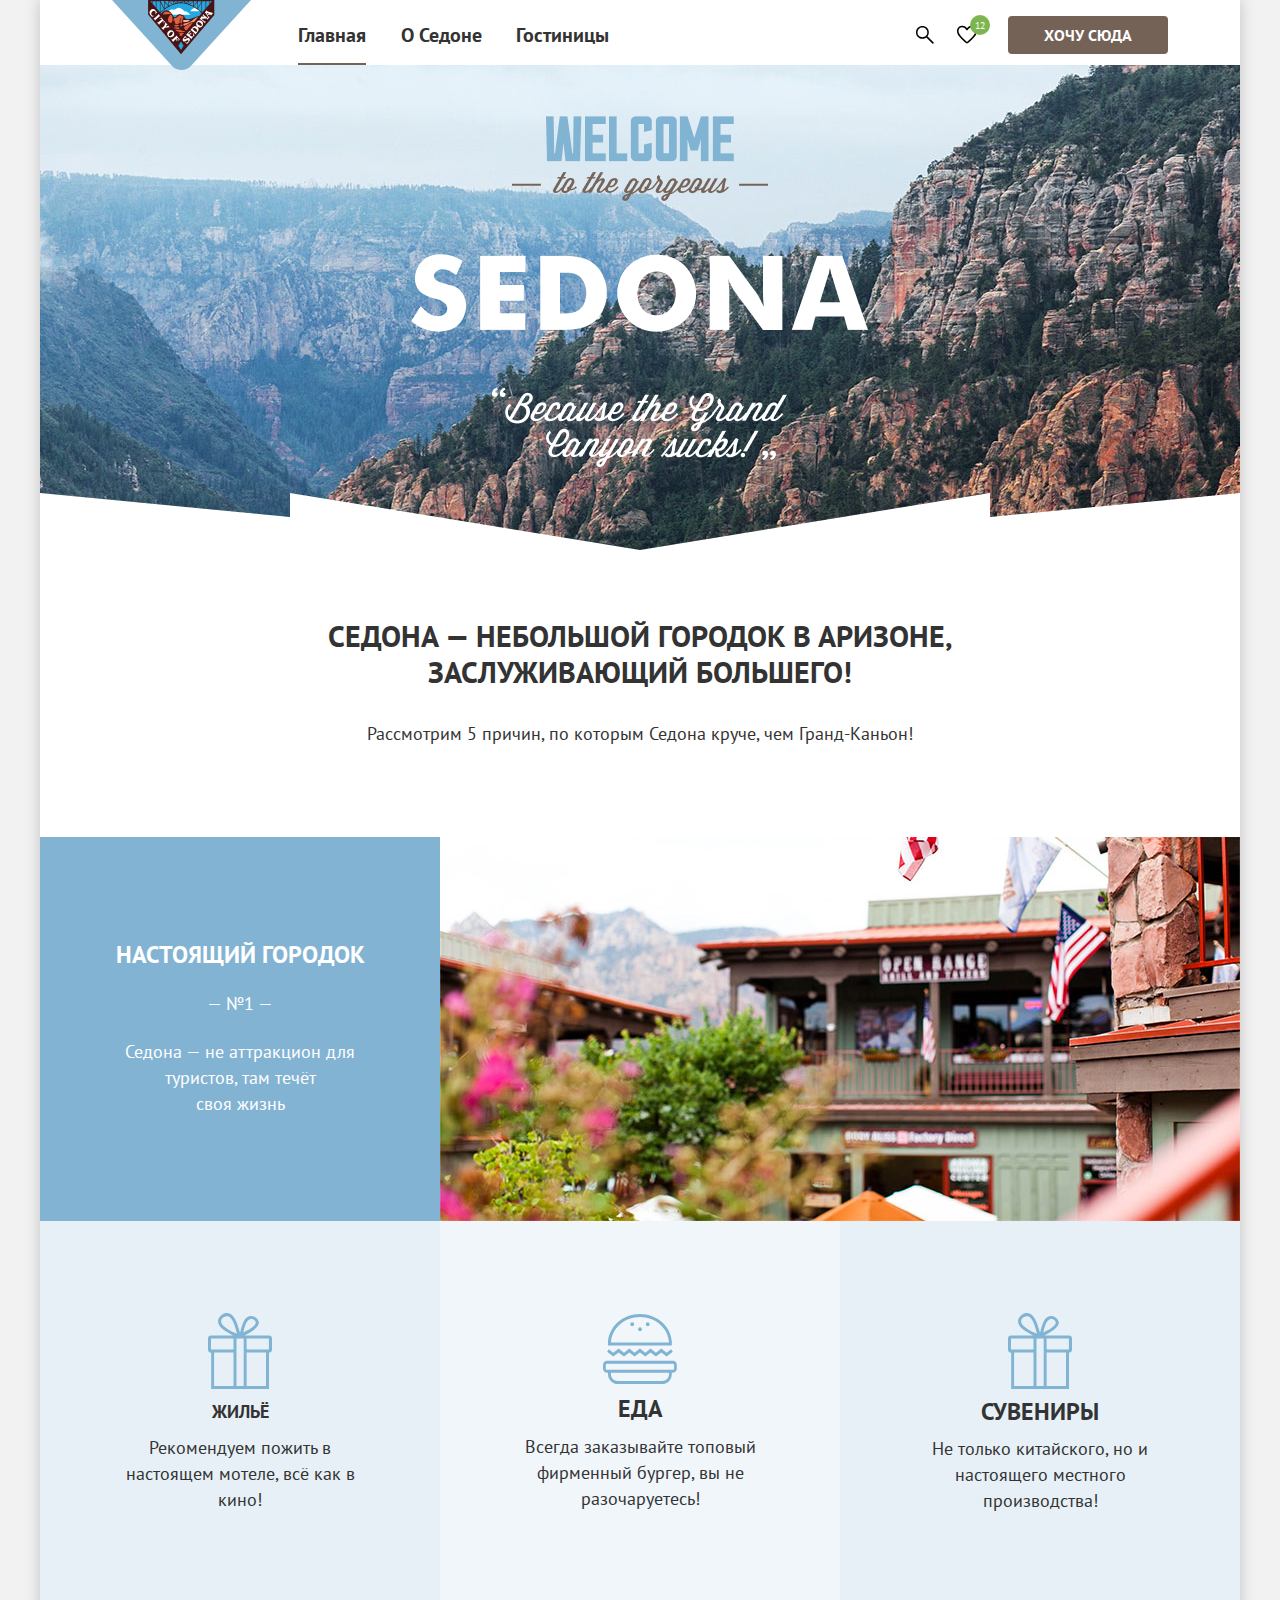
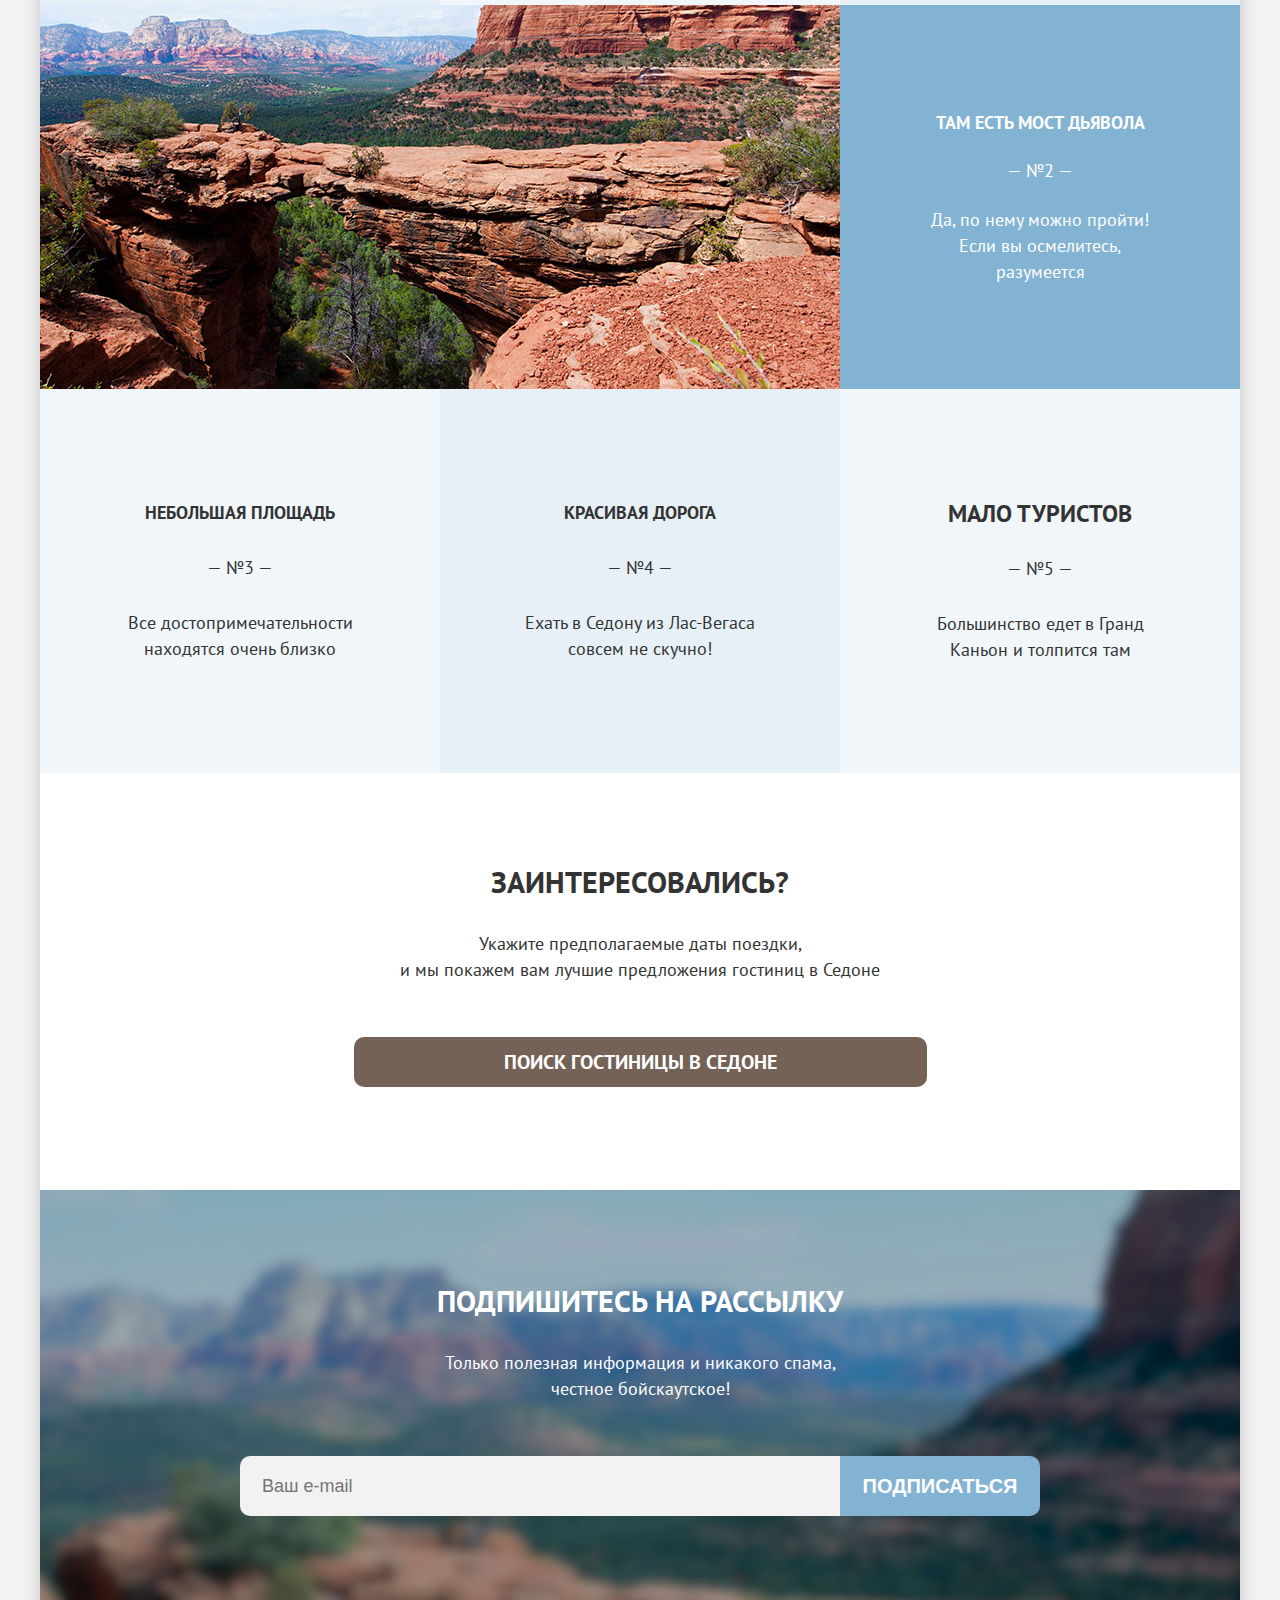
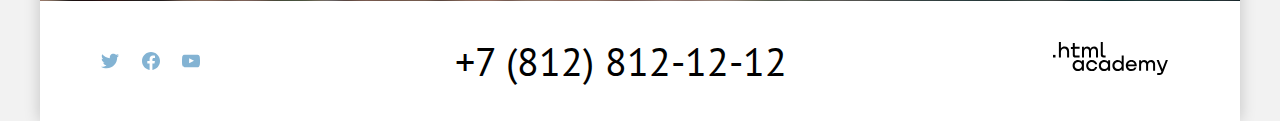
==== index.html @ 4ed650a9 "flexbox" ====
<!DOCTYPE html>
<html class="page" lang="ru">
<head>
    <meta charset="UTF-8">
    <meta http-equiv="X-UA-Compatible" content="IE=edge">
    <meta name="viewport" content="width=device-width, initial-scale=1.0">
    <link rel="stylesheet" href="/css/style.css">
    <title>Главная - Гостиницы в Седоне</title>
</head>
<body class="page__body">
    <header class="page-header page__header">
        <a class="logo logo-header" href="#">
          <img src="/img/logo.svg" alt" width="139" height="70">
        </a>
        <nav class="page-nav">
            <ul class="nav-list">
                <li class="nav-list__item">
                    <a class="nav-list__link nav-list__link_state-active" href="#">Главная</a>
                </li>
                <li class="nav-list__item">
                    <a class="nav-list__link" href="#">О Седоне</a>
                </li>
                <li class="nav-list__item">
                    <a class="nav-list__link" href="/catalog.html">Гостиницы</a>
                </li>
              </ul>
              <div class="additional-nav">
                  <a href="#" class="icon-button">
                    <svg width="24" height="24" viewBox="0 0 24 24" aria-hidden="true">
                      <path d="M19.35 20.425L13.325 14.4C12.825 14.8333 12.2417 15.1708 11.575 15.4125C10.9083 15.6542 10.2 15.775 9.45 15.775C7.65 15.775 6.125 15.15 4.875 13.9C3.625 12.65 3 11.1417 3 9.375C3 7.60833 3.625 6.1 4.875 4.85C6.125 3.6 7.64167 2.975 9.425 2.975C11.1917 2.975 12.6958 3.6 13.9375 4.85C15.1792 6.1 15.8 7.60833 15.8 9.375C15.8 10.0917 15.6833 10.7833 15.45 11.45C15.2167 12.1167 14.8667 12.7417 14.4 13.325L20.475 19.35C20.625 19.4833 20.7 19.6542 20.7 19.8625C20.7 20.0708 20.6167 20.2583 20.45 20.425C20.3 20.575 20.1167 20.65 19.9 20.65C19.6833 20.65 19.5 20.575 19.35 20.425ZM9.425 14.275C10.775 14.275 11.925 13.7958 12.875 12.8375C13.825 11.8792 14.3 10.725 14.3 9.375C14.3 8.025 13.825 6.87083 12.875 5.9125C11.925 4.95417 10.775 4.475 9.425 4.475C8.05833 4.475 6.89583 4.95417 5.9375 5.9125C4.97917 6.87083 4.5 8.025 4.5 9.375C4.5 10.725 4.97917 11.8792 5.9375 12.8375C6.89583 13.7958 8.05833 14.275 9.425 14.275Z"/>
                    </svg>
                    <span class="visually-hidden">Поиск</span>
                  </a>
                  <a href="#" class="icon-button">
                    <svg width="24" height="24" viewBox="0 0 24 24" aria-hidden="true">
                      <path d="M10.975 20.1L9.65 18.875C7.58333 16.9583 5.79167 15.1292 4.275 13.3875C2.75833 11.6458 2 9.825 2 7.925C2 6.425 2.50417 5.17083 3.5125 4.1625C4.52083 3.15417 5.76667 2.65 7.25 2.65C8.1 2.65 8.94167 2.85417 9.775 3.2625C10.6083 3.67083 11.35 4.34167 12 5.275C12.7333 4.34167 13.4917 3.67083 14.275 3.2625C15.0583 2.85417 15.8833 2.65 16.75 2.65C18.2333 2.65 19.4792 3.15417 20.4875 4.1625C21.4958 5.17083 22 6.425 22 7.925C22 9.825 21.2417 11.6458 19.725 13.3875C18.2083 15.1292 16.4167 16.9583 14.35 18.875L13.025 20.1C12.7417 20.3667 12.4 20.5 12 20.5C11.6 20.5 11.2583 20.3667 10.975 20.1ZM11.35 6.925C10.9 6.10833 10.3083 5.44167 9.575 4.925C8.84167 4.40833 8.06667 4.15 7.25 4.15C6.15 4.15 5.25 4.50417 4.55 5.2125C3.85 5.92083 3.5 6.825 3.5 7.925C3.5 8.89167 3.825 9.90417 4.475 10.9625C5.125 12.0208 5.9 13.05 6.8 14.05C7.7 15.05 8.63333 15.9792 9.6 16.8375C10.5667 17.6958 11.3667 18.4167 12 19C12.6333 18.4333 13.4333 17.7167 14.4 16.85C15.3667 15.9833 16.3 15.0458 17.2 14.0375C18.1 13.0292 18.875 11.9958 19.525 10.9375C20.175 9.87917 20.5 8.875 20.5 7.925C20.5 6.825 20.1458 5.92083 19.4375 5.2125C18.7292 4.50417 17.8333 4.15 16.75 4.15C15.9167 4.15 15.1375 4.40417 14.4125 4.9125C13.6875 5.42083 13.0833 6.09167 12.6 6.925C12.5167 7.05833 12.425 7.15417 12.325 7.2125C12.225 7.27083 12.1083 7.3 11.975 7.3C11.8417 7.3 11.7208 7.27083 11.6125 7.2125C11.5042 7.15417 11.4167 7.05833 11.35 6.925V6.925Z"/>
                    </svg>
                    <span class="bage bage_count bage_icon-button">12</span>
                    <span class="visually-hidden">Избранное</span>
                  </a>
                  <a href="#" class="button button_size-small button_state-secondary button-header">Хочу сюда</a>
              </div>
        </nav>
    </header>
    <main class="page-main">
        <section class="hero-screen">
          <h1 class="visually-hidden">Гостиницы в Седоне</h1>
        </section>
        <section class="promo">
            <h2 class="visually-hidden">Что такое Сидона</h2>
            <h3 class="headline headline_size-m headline_promo">Седона — небольшой городок в Аризоне,
                заслуживающий большего!</h3>
            <p class="text text_size-m">Рассмотрим 5 причин, по которым Седона круче, чем Гранд-Каньон!</p>
        </section>
        <section class="advantages">
            <h2 class="visually-hidden">Преимущества</h2>
            <ul class="advantages-list">
                <li class="advantages-list__item">
                    <h4 class="headline headline_size-s headline_advantages">Настоящий городок</h4>
                    <p class="text text_size-s">— №1 —</p>
                    <p class="text text_size-s text_advantages">Седона — не аттракцион для туристов, там течёт <br>своя жизнь</p>
                </li>
                <li class="advantages-list__item advantages-list__item_img">
                    <img class="advantages-list__img" src="/img/photo-1.png" alt="Пейзаж в отеле" width="800" height="384">
                </li>
                <li class="advantages-list__item">
                    <svg width="64" height="76" viewBox="0 0 64 76" fill="none" xmlns="http://www.w3.org/2000/svg">
                        <g clip-path="url(#clip0_31915_380)">
                        <path d="M61.1 22.5H61H36.3C50.1 15.6 51.2 11.2 50.7 8.79997C49.5 4.79997 45 1.79997 40.7 3.39997C35.1 5.49997 33.6 13.8 32.1 19.8C30.1 13.7 28.3 5.99997 23.9 2.09997C22.6 0.999966 20.8 -0.200034 18.1 0.0999663C14.1 0.499966 8.3 5.49997 10.6 11.1C12.9 16.5 20.3 19.9 25.2 22.6H3.2H2.9C1.3 22.6 0 23.9 0 25.5V36.8C0 38.4 1.3 39.7 2.9 39.7H3.2V73V75.4V76H61V75.5V73V39.6H61.1C62.7 39.6 64 38.3 64 36.7V25.4C64 23.8 62.7 22.5 61.1 22.5ZM42.4 5.89997C44.5 5.59997 47.4 7.19997 47.7 9.09997C48.1 11.9 44.3 14.4 42.6 15.5C40.1 17.2 37.7 18.1 35.3 19.6C36.2 15.9 37.8 6.59997 42.4 5.89997ZM19.5 15.9C17.3 14.4 13 11.5 13.1 8.09997C13.2 4.49997 18.8 1.49997 21.9 4.19997C25.8 7.59997 27.6 15.3 29 20.8C25.8 19.3 22.7 18 19.5 15.9ZM25.5 73H6.1V39.6H25.5V73ZM25.5 36.5H3V25.5H25.5V36.5ZM35.7 36.5V39.5V73H28.5V39.6V36.6V25.6H35.7V36.5ZM58 73H38.6V39.6H58V73ZM60.9 36.5H38.6V25.5H60.9V36.5Z" fill="#81B3D2"/>
                        </g>
                        <defs>
                        <clipPath id="clip0_31915_380">
                        <rect width="64" height="76" fill="white"/>
                        </clipPath>
                        </defs>
                        </svg>
                    <h4 class="headline headline_size-sl headline_advantages">Жильё</h4>
                    <p class="text text_size-s text_advantages">Рекомендуем пожить в настоящем мотеле, всё как в кино!</p>
                </li>
                <li class="advantages-list__item">
                    <svg width="74" height="70" viewBox="0 0 74 70" fill="none" xmlns="http://www.w3.org/2000/svg">
                        <g clip-path="url(#clip0_31915_386)">
                        <path d="M69.9 46.7H59.3H14.6H4.1C1.8 46.7 0 48.6 0 51V54.5C0 56.9 1.9 58.7999 4.1 58.7999H5V59.9C5 65.4 9.3 70 14.6 70H59.2C64.5 70 68.8 65.5 68.8 59.9V58.7999H69.7C72 58.7999 73.8 56.9 73.8 54.5V51C74 48.7 72.1 46.7 69.9 46.7ZM66 59.9C66 63.8 63 66.9 59.3 66.9H14.6C10.9 66.9 7.9 63.7 7.9 59.9V58.7999H66V59.9ZM71.1 54.5C71.1 55.2 70.5 55.7999 69.9 55.7999H68.9H66H8H5H4C3.3 55.7999 2.8 55.2 2.8 54.5V51C2.8 50.3 3.4 49.7 4 49.7H7.7H14.6H59.2H66.1H69.8C70.5 49.7 71 50.3 71 51C71.1 51 71.1 54.5 71.1 54.5Z" fill="#81B3D2"/>
                        <path d="M15.6 38.4L21 42.5L26.3 38.4L31.6 42.5L36.9 38.4L42.3 42.5L47.6 38.4L52.9 42.5L58.3 38.4L63.6 42.5L69.8 37.8L68.1 35.3L63.6 38.7L58.3 34.6L52.9 38.7L47.6 34.6L42.3 38.7L36.9 34.6L31.6 38.7L26.3 34.6L21 38.7L15.6 34.6L10.3 38.7L5.79998 35.3L4.09998 37.8L10.3 42.5L15.6 38.4Z" fill="#81B3D2"/>
                        <path d="M8 31.5H65.9H68.8C68.8 30.9 68.9 30.3 68.9 29.6C68.9 29.2 68.9 28.8 68.9 28.4C68.2 12.7 54.2 0 37 0C19.7 0 5.7 12.7 5 28.5C5 28.9 5 29.3 5 29.7C5 30.3 5 31 5.1 31.6H8V31.5ZM37 3C52.6 3 65.4 14.3 66 28.5H8C8.6 14.4 21.4 3 37 3Z" fill="#81B3D2"/>
                        <path d="M37 17.3C38.0493 17.3 38.9 16.4046 38.9 15.3C38.9 14.1955 38.0493 13.3 37 13.3C35.9506 13.3 35.1 14.1955 35.1 15.3C35.1 16.4046 35.9506 17.3 37 17.3Z" fill="#81B3D2"/>
                        <path d="M29.2001 12.2C30.2494 12.2 31.1 11.3045 31.1 10.2C31.1 9.09538 30.2494 8.19995 29.2001 8.19995C28.1507 8.19995 27.3 9.09538 27.3 10.2C27.3 11.3045 28.1507 12.2 29.2001 12.2Z" fill="#81B3D2"/>
                        <path d="M44.7001 12.2C45.7494 12.2 46.6 11.3045 46.6 10.2C46.6 9.09538 45.7494 8.19995 44.7001 8.19995C43.6507 8.19995 42.8 9.09538 42.8 10.2C42.8 11.3045 43.6507 12.2 44.7001 12.2Z" fill="#81B3D2"/>
                        </g>
                        <defs>
                        <clipPath id="clip0_31915_386">
                        <rect width="74" height="70" fill="white"/>
                        </clipPath>
                        </defs>
                    </svg>
                    <h4 class="headline headline_size-s headline_advantages">Еда</h4>
                    <p class="text text_size-s text_advantages">Всегда заказывайте
                        топовый фирменный бургер, вы не разочаруетесь!</p>
                </li>
                <li class="advantages-list__item">
                    <svg width="64" height="76" viewBox="0 0 64 76" fill="none" xmlns="http://www.w3.org/2000/svg">
                        <g clip-path="url(#clip0_31915_380)">
                        <path d="M61.1 22.5H61H36.3C50.1 15.6 51.2 11.2 50.7 8.79997C49.5 4.79997 45 1.79997 40.7 3.39997C35.1 5.49997 33.6 13.8 32.1 19.8C30.1 13.7 28.3 5.99997 23.9 2.09997C22.6 0.999966 20.8 -0.200034 18.1 0.0999663C14.1 0.499966 8.3 5.49997 10.6 11.1C12.9 16.5 20.3 19.9 25.2 22.6H3.2H2.9C1.3 22.6 0 23.9 0 25.5V36.8C0 38.4 1.3 39.7 2.9 39.7H3.2V73V75.4V76H61V75.5V73V39.6H61.1C62.7 39.6 64 38.3 64 36.7V25.4C64 23.8 62.7 22.5 61.1 22.5ZM42.4 5.89997C44.5 5.59997 47.4 7.19997 47.7 9.09997C48.1 11.9 44.3 14.4 42.6 15.5C40.1 17.2 37.7 18.1 35.3 19.6C36.2 15.9 37.8 6.59997 42.4 5.89997ZM19.5 15.9C17.3 14.4 13 11.5 13.1 8.09997C13.2 4.49997 18.8 1.49997 21.9 4.19997C25.8 7.59997 27.6 15.3 29 20.8C25.8 19.3 22.7 18 19.5 15.9ZM25.5 73H6.1V39.6H25.5V73ZM25.5 36.5H3V25.5H25.5V36.5ZM35.7 36.5V39.5V73H28.5V39.6V36.6V25.6H35.7V36.5ZM58 73H38.6V39.6H58V73ZM60.9 36.5H38.6V25.5H60.9V36.5Z" fill="#81B3D2"/>
                        </g>
                        <defs>
                        <clipPath id="clip0_31915_380">
                        <rect width="64" height="76" fill="white"/>
                        </clipPath>
                        </defs>
                    </svg>
                    <h4 class="headline headline_size-s headline_advantages">Сувениры</h4>
                    <p class="text text_size-s text_advantages">Не только китайского,
                        но и настоящего местного производства!</p>
                </li>
                <li class="advantages-list__item advantages-list__item_img">
                    <img class="advantages-list__img" src="/img/photo-2.png" alt="Гранд-Каньон>" width="800" height="384">
                </li>
                <li class="advantages-list__item">
                    <h4 class="headline headline_size-sl headline_advantages">Там есть
                        мост дьявола</h4>
                    <p class="text text_size-s">— №2 —</p>
                    <p class="text text_size-s text_advantages">Да, по нему можно пройти! Если вы осмелитесь, разумеется</p>
                </li>
                <li class="advantages-list__item">
                    <h4 class="headline headline_size-sl headline_advantages">Небольшая
                        площадь</h4>
                    <p class="text text_size-s">— №3 —</p>
                    <p class="text text_size-s text_advantages">Все достопримечательности находятся очень близко</p>
                </li>
                <li class="advantages-list__item">
                    <h4 class="headline headline_size-sl headline_advantages">Красивая
                        дорога</h4>
                    <p class="text text_size-s">— №4 —</p>
                    <p class="text text_size-s text_advantages">Ехать в Седону из Лас-Вегаса совсем не скучно!</p>
                </li>
                <li class="advantages-list__item">
                    <h4 class="headline headline_size-s headline_advantages">Мало
                        туристов</h4>
                    <p class="text text_size-s">— №5 —</p>
                    <p class="text text_size-s text_advantages">Большинство едет в Гранд<br> Каньон и толпится там</p>
                </li>
            </ul>
        </section>
        <section class="search">
            <h2 class="visually-hidden">Поиск предложений в гостиницах</h2>
            <h3 class="headline headline_size-m headline_promo">Заинтересовались?</h3>
            <p class="text text_size-m text_search-promo">Укажите предполагаемые даты поездки,<br>
                и мы покажем вам лучшие предложения гостиниц в Седоне
            </p>
            <a class="button button_size-medium button_state-secondary button_search" href="#">ПОИСК ГОСТИНИЦЫ В седоне</a>
        </section>
        <section class="newsletter">
            <h2 class="visually-hidden">Подпишитесь на рассылку</h2>
            <h3 class="headline headline_size-m headline_newsletter">Подпишитесь на рассылку</h3>
            <p class="text text_size-m text_newsletter">Только полезная информация и никакого спама,<br>
                честное бойскаутское!</p>
            <form class="newsletter__form" action="https://echo.htmlacademy.ru/" method="post">
                <input class="newsletter__input" type="email" name="email" placeholder="Ваш e-mail">
                <button class="button button_size-medium button_state-primary newsletter__button" type="submit">Подписаться</button>
            </form>
        </section>
        <footer class="footer">
            <ul class="social-list">
                <li class="social-list__item">
                    <a class="social-list_link" href="#">
                      <svg сlass="social-link__icon" width="18" height="18" viewBox="0 0 48 48" aria-hidden="true">
                          <g clip-path="url(#clip0_1608_3)">
                              <path d="M15.1003 43.5001C33.2091 43.5001 43.1166 28.4935 43.1166 15.4838C43.1166 15.0619 43.1072 14.6307 43.0884 14.2088C45.0157 12.815 46.679 11.0886 48 9.11069C46.205 9.90929 44.2993 10.4309 42.3478 10.6576C44.4026 9.42591 45.9411 7.49104 46.6781 5.21163C44.7451 6.35721 42.6312 7.16532 40.4269 7.60131C38.9417 6.02321 36.978 4.97832 34.8394 4.62819C32.7008 4.27806 30.5064 4.64219 28.5955 5.66428C26.6846 6.68638 25.1636 8.3095 24.2677 10.2827C23.3718 12.2559 23.1509 14.4693 23.6391 16.5807C19.725 16.3843 15.8959 15.3675 12.4 13.5963C8.90405 11.8251 5.81939 9.33897 3.34594 6.29913C2.0888 8.46658 1.70411 11.0314 2.27006 13.4723C2.83601 15.9132 4.31013 18.047 6.39281 19.4401C4.82926 19.3904 3.29995 18.9695 1.93125 18.2119V18.3338C1.92985 20.6084 2.7162 22.8133 4.15662 24.5736C5.59704 26.334 7.60265 27.5412 9.8325 27.9901C8.38411 28.3863 6.86396 28.4441 5.38969 28.1588C6.01891 30.115 7.24315 31.8259 8.89154 33.0528C10.5399 34.2796 12.5302 34.9613 14.5847 35.0026C11.0968 37.7423 6.78835 39.2283 2.35313 39.2213C1.56657 39.2201 0.780798 39.1719 0 39.0769C4.50571 41.9676 9.74706 43.5029 15.1003 43.5001Z"/>
                          </g>
                          <defs>
                          <clipPath id="clip0_1608_3">
                              <rect width="48" height="48" fill="white"/>
                          </clipPath>
                          </defs>
                        </svg>
                        <span class="visually-hidden">Твитер</span>
                    </a>
                </li>
                <li class="social-list__item">
                    <a class="social-list_link" href="#">
                        <svg сlass="social-link__icon" width="18" height="18" viewBox="0 0 48 48" aria-hidden="true">
                            <g clip-path="url(#clip0_1608_2)">
                                <path  d="M48 24C48 10.7452 37.2548 0 24 0C10.7452 0 0 10.7452 0 24C0 35.9789 8.77641 45.908 20.25 47.7084V30.9375H14.1562V24H20.25V18.7125C20.25 12.6975 23.8331 9.375 29.3152 9.375C31.9402 9.375 34.6875 9.84375 34.6875 9.84375V15.75H31.6613C28.68 15.75 27.75 17.6002 27.75 19.5V24H34.4062L33.3422 30.9375H27.75V47.7084C39.2236 45.908 48 35.9789 48 24Z"/>
                            </g>
                            <defs>
                            <clipPath id="clip0_1608_2">
                            <rect width="48" height="48" fill="white"/>
                                </clipPath>
                            </defs>
                        </svg>
                        <span class="visually-hidden">Фейсбук</span>
                      </a>
                </li>
                <li class="social-list__item">
                    <a class="social-list_link" href="#">
                        <svg сlass="social-link__icon" width="18" height="18" viewBox="0 0 48 48" aria-hidden="true">
                            <path d="M47.5219 14.4001C47.5219 14.4001 47.0531 11.0907 45.6094 9.6376C43.7812 7.7251 41.7375 7.71572 40.8 7.60322C34.0875 7.11572 24.0094 7.11572 24.0094 7.11572H23.9906C23.9906 7.11572 13.9125 7.11572 7.2 7.60322C6.2625 7.71572 4.21875 7.7251 2.39062 9.6376C0.946875 11.0907 0.4875 14.4001 0.4875 14.4001C0.4875 14.4001 0 18.2907 0 22.172V25.8095C0 29.6907 0.478125 33.5813 0.478125 33.5813C0.478125 33.5813 0.946875 36.8907 2.38125 38.3438C4.20937 40.2563 6.60938 40.1907 7.67813 40.397C11.5219 40.7626 24 40.8751 24 40.8751C24 40.8751 34.0875 40.8563 40.8 40.3782C41.7375 40.2657 43.7812 40.2563 45.6094 38.3438C47.0531 36.8907 47.5219 33.5813 47.5219 33.5813C47.5219 33.5813 48 29.7001 48 25.8095V22.172C48 18.2907 47.5219 14.4001 47.5219 14.4001ZM19.0406 30.2251V16.7345L32.0062 23.5032L19.0406 30.2251Z"/>
                        </svg>
                        <span class="visually-hidden">Ютуб</span>
                    </a>
                </li>
            </ul>
            <a class="footer-link footer-link_phone" href="tel:+7(812)812-12-12">+7 (812) 812-12-12</a>
            <a class="footer-link footer-link_developer" href="#">
                <svg width="115" height="34" viewBox="0 0 115 34" aria-hidden="true">
                    <path d="M0 12.8999V15.4999H2.5V12.8999H0Z" />
                    <path d="M11.5999 4.5C9.9999 4.5 8.7999 5.2 7.9999 6.2H7.8999V0H5.8999V15.5H7.8999V10.2C7.8999 8.1 9.1999 6.6 11.1999 6.6C12.9999 6.6 14.0999 8 14.0999 9.8V15.5H16.0999V9.4C16.1999 6.4 14.2999 4.5 11.5999 4.5Z" />
                    <path d="M26.5999 4.8001H21.7999V1.1001H19.7999V4.9001H17.8999V6.9001H19.7999V12.9001C19.7999 14.6001 20.7999 15.6001 22.4999 15.6001H26.5999V13.6001H22.8999C22.1999 13.6001 21.7999 13.2001 21.7999 12.5001V6.8001H26.5999V4.8001Z" />
                    <path d="M41.1 4.6001C39.5 4.6001 38.2 5.4001 37.6 6.7001H37.5C36.9 5.5001 35.7 4.6001 34.1 4.6001C32.7 4.6001 31.6 5.4001 31 6.4001H30.9V4.8001H29V15.4001H31V10.0001C31 8.0001 32 6.5001 33.6 6.5001C35.1 6.5001 36 7.5001 36 9.1001V15.4001H38V9.8001C38 7.4001 39.4 6.5001 40.6 6.5001C42.1 6.5001 43 7.5001 43 9.1001V15.4001H45V8.9001C45.1 6.4001 43.6 4.6001 41.1 4.6001Z" />
                    <path d="M47.8 12.7C47.8 14.4 48.8 15.4 50.6 15.4H52.6V13.4H50.9001C50.2001 13.4 49.8 13 49.8 12.3V0H47.8V12.7Z" />
                    <path d="M28.9001 19.6999C28.0001 18.5999 26.7001 17.8999 25.0001 17.8999C21.9001 17.8999 19.6001 20.1999 19.6001 23.4999C19.6001 26.7999 21.9001 29.0999 25.0001 29.0999C26.8001 29.0999 28.0001 28.2999 28.8001 27.1999H28.9001V28.7999H30.9001V18.1999H28.9001V19.6999ZM25.3001 27.0999C23.1001 27.0999 21.7001 25.4999 21.7001 23.4999C21.7001 21.4999 23.1001 19.8999 25.3001 19.8999C27.5001 19.8999 28.9001 21.4999 28.9001 23.4999C28.9001 25.3999 27.5001 27.0999 25.3001 27.0999Z" />
                    <path d="M44.2 21.9999C43.7 19.5999 41.5999 17.8999 38.7999 17.8999C35.3999 17.8999 33.2 20.3999 33.2 23.4999C33.2 26.5999 35.3999 29.0999 38.7999 29.0999C41.5999 29.0999 43.7 27.2999 44.2 24.8999H42.0999C41.6999 26.1999 40.3999 27.1999 38.7999 27.1999C36.5999 27.1999 35.2 25.5999 35.2 23.5999C35.2 21.5999 36.5999 19.9999 38.7999 19.9999C40.3999 19.9999 41.5999 20.9999 42.0999 22.1999H44.2V21.9999Z" />
                    <path d="M55.1 19.6999C54.2 18.5999 52.9001 17.8999 51.2001 17.8999C48.1001 17.8999 45.8 20.1999 45.8 23.4999C45.8 26.7999 48.1001 29.0999 51.2001 29.0999C53.0001 29.0999 54.2 28.2999 55 27.1999H55.1V28.7999H57.1V18.1999H55.1V19.6999ZM51.5 27.0999C49.3 27.0999 47.9001 25.4999 47.9001 23.4999C47.9001 21.4999 49.3 19.8999 51.5 19.8999C53.7 19.8999 55.1 21.4999 55.1 23.4999C55.1 25.3999 53.6 27.0999 51.5 27.0999Z" />
                    <path d="M68.6999 19.7999C67.7999 18.6999 66.4999 17.8999 64.7999 17.8999C61.6999 17.8999 59.3999 20.1999 59.3999 23.4999C59.3999 26.7999 61.5999 29.0999 64.7999 29.0999C66.4999 29.0999 67.7999 28.2999 68.5999 27.2999H68.6999V28.7999H70.6999V13.3999H68.6999V19.7999ZM65.0999 27.0999C62.8999 27.0999 61.4999 25.4999 61.4999 23.4999C61.4999 21.4999 62.8999 19.8999 65.0999 19.8999C67.2999 19.8999 68.6999 21.4999 68.6999 23.4999C68.5999 25.4999 67.1999 27.0999 65.0999 27.0999Z" />
                    <path d="M78.3 17.8999C75 17.8999 72.8 20.3999 72.8 23.4999C72.8 26.4999 74.9 29.0999 78.3 29.0999C80.8 29.0999 82.8 27.7999 83.5 25.4999H81.4C80.9 26.4999 79.8 27.0999 78.4 27.0999C76.5 27.0999 75.1 25.7999 75 24.1999H83.8C84 20.5999 81.8 17.8999 78.3 17.8999ZM78.3 19.7999C80 19.7999 81.3 20.7999 81.6 22.3999H75.1C75.4 20.8999 76.6 19.7999 78.3 19.7999Z" />
                    <path d="M98.2001 17.8999C96.6001 17.8999 95.3001 18.6999 94.6001 19.8999H94.5001C93.9001 18.6999 92.7001 17.8999 91.1001 17.8999C89.7001 17.8999 88.6001 18.5999 88.0001 19.6999V18.1999H86.1001V28.7999H88.1001V23.3999C88.1001 21.3999 89.1001 19.9999 90.7001 19.8999C92.2001 19.8999 93.1001 20.8999 93.1001 22.4999V28.7999H95.1001V23.1999C95.1001 20.7999 96.5001 19.8999 97.7001 19.8999C99.2001 19.8999 100.1 20.8999 100.1 22.4999V28.7999H102.1V22.2999C102.2 19.6999 100.7 17.8999 98.2001 17.8999Z" />
                    <path d="M109.4 27.0001L105.8 18.1001H103.6L108.4 29.7001C108.1 30.6001 107.7 30.9001 106.7 30.9001H104.2V32.9001H106.7C108.5 32.9001 109.5 32.1001 110.2 30.3001L114.9 18.1001H112.8L109.4 27.0001Z" />
                </svg>
            </a>
        </footer>
        <section class="modal">
        <div class="modal-container">
          <h2 class="modal-title section-title">Поиск гостиницы в Седоне</h2>
          <button class="modal-close" type="button">
            <span class="visually-hidden">Закрыть окно</span>
          </button>

          <form class="modal-content search-form" action="https://echo.htmlacademy.ru/" method="post">
            <div class="search-form-date field field-search">
              <label class="field-title" for="date-in">Дата заезда:</label>
              <input class="field-input" type="text" name="date-in" id="date-in" placeholder="Укажите дату" value="27 апреля 2020">
              <span class="field-message field-message-error">Мы не можем отправить вас в прошлое.</span>
            </div>

            <div class="search-form-date field field-search">
              <label class="field-title" for="date-out">Дата заезда:</label>
              <input class="field-input" type="text" name="date-out" id="date-out" placeholder="Укажите дату" value="1 сентября 2021">
              <span class="field-message">На эти даты есть свободные номера. Пока есть.</span>
            </div>
            <div class="search-form-amount">
            <div class="field field-search">
              <label class="field-title" for="adults">Взрослые:</label>

              <div class="field-number number">
                <button class="number-button number-button-minus" type="button">
                  <span class="visually-hidden">Уменьшить количество</span>
                </button>

                <input class="number-input field-input" type="number" name="adults-amount" id="adults" placeholder="0" value="2" min="1" step="1">

                <button class="number-button number-button-plus" type="button">
                  <span class="visually-hidden">Увеличить количество</span>
                </button>
              </div>
            </div>

            <div class=" field field-search">
              <span class="field-title field-title-info">
                <label for="children">Дети:</label>
                <span class="field-info" id="children-info">
                  <span class="field-info-text">
                    Укажите количество детей, которые будут с вами, возраст которых от 6 до 18 лет. Дети до 6 лет размещаются бесплатно.
                  </span>
                </span>
              </span>
              <div class="field-number number">
                <button class="number-button number-button-minus" type="button">
                  <span class="visually-hidden">Уменьшить количество</span>
                </button>

                <input class="number-input field-input" type="number" name="children-amount" id="children" aria-describedby="children-info" placeholder="0" value="1" min="0" step="1">

                <button class="number-button number-button-plus" type="button">
                  <span class="visually-hidden">Увеличить количество</span>
                </button>
              </div>
            </div>
          </div>
            <button class="button button_size-medium button_state-primary search-form__button" type="submit">Найти</button>
          </form>
        </div>
      </section>
    </main>
</body>
</html>
---- css/style.css ----
/*** Глобальные стили ***/
@import url(/css/_blocks/global.css);

/*** Шрифты ***/
@import url(/css/_blocks/fonts.css);

/*** Скрываем элементы ***/
@import url(/css/_blocks/visually-hidden.css);



/*** Cтраница ***/
@import url(/css/_blocks/page.css);

/*** Header ***/
@import url(/css/_blocks/page-header.css);

/*** Logo ***/
@import url(/css/_blocks/logo.css);

/*** Navigation ***/
@import url(/css/_blocks/page-nav.css);

/*** Bage ***/
@import url(/css/_blocks/bage.css);

/*** Main ***/
@import url(/css/_blocks/page-main.css);

/*** Main Screen ***/
@import url(/css/_blocks/hero-screen.css);

/*** Promo block - about ***/
@import url(/css/_blocks/promo.css);

/*** Titles ***/
@import url(/css/_blocks/headline.css);

/*** Texts ***/
@import url(/css/_blocks/text.css);

/*** Приколюхи ***/
@import url(/css/_blocks/advantages.css);

/*** Promo - поиск отелей ***/
@import url(/css/_blocks/search.css);

/*** Рассылка  ***/
@import url(/css/_blocks/newsletter.css);

/*** Кнопки  ***/
@import url(/css/_blocks/button.css);

/*** Footer  ***/
@import url(/css/_blocks/footer.css);


@import url(/css/_blocks/slider.css);

@import url(/css/_blocks/view.css);

@import url(/css/_blocks/select.css);

@import url(/css/_blocks/quantity.css);

@import url(/css/_blocks/breadcrumbs.css);

@import url(/css/_blocks/modal.css);

@import url(/css/_blocks/filter.css);

@import url(/css/_blocks/products.css);
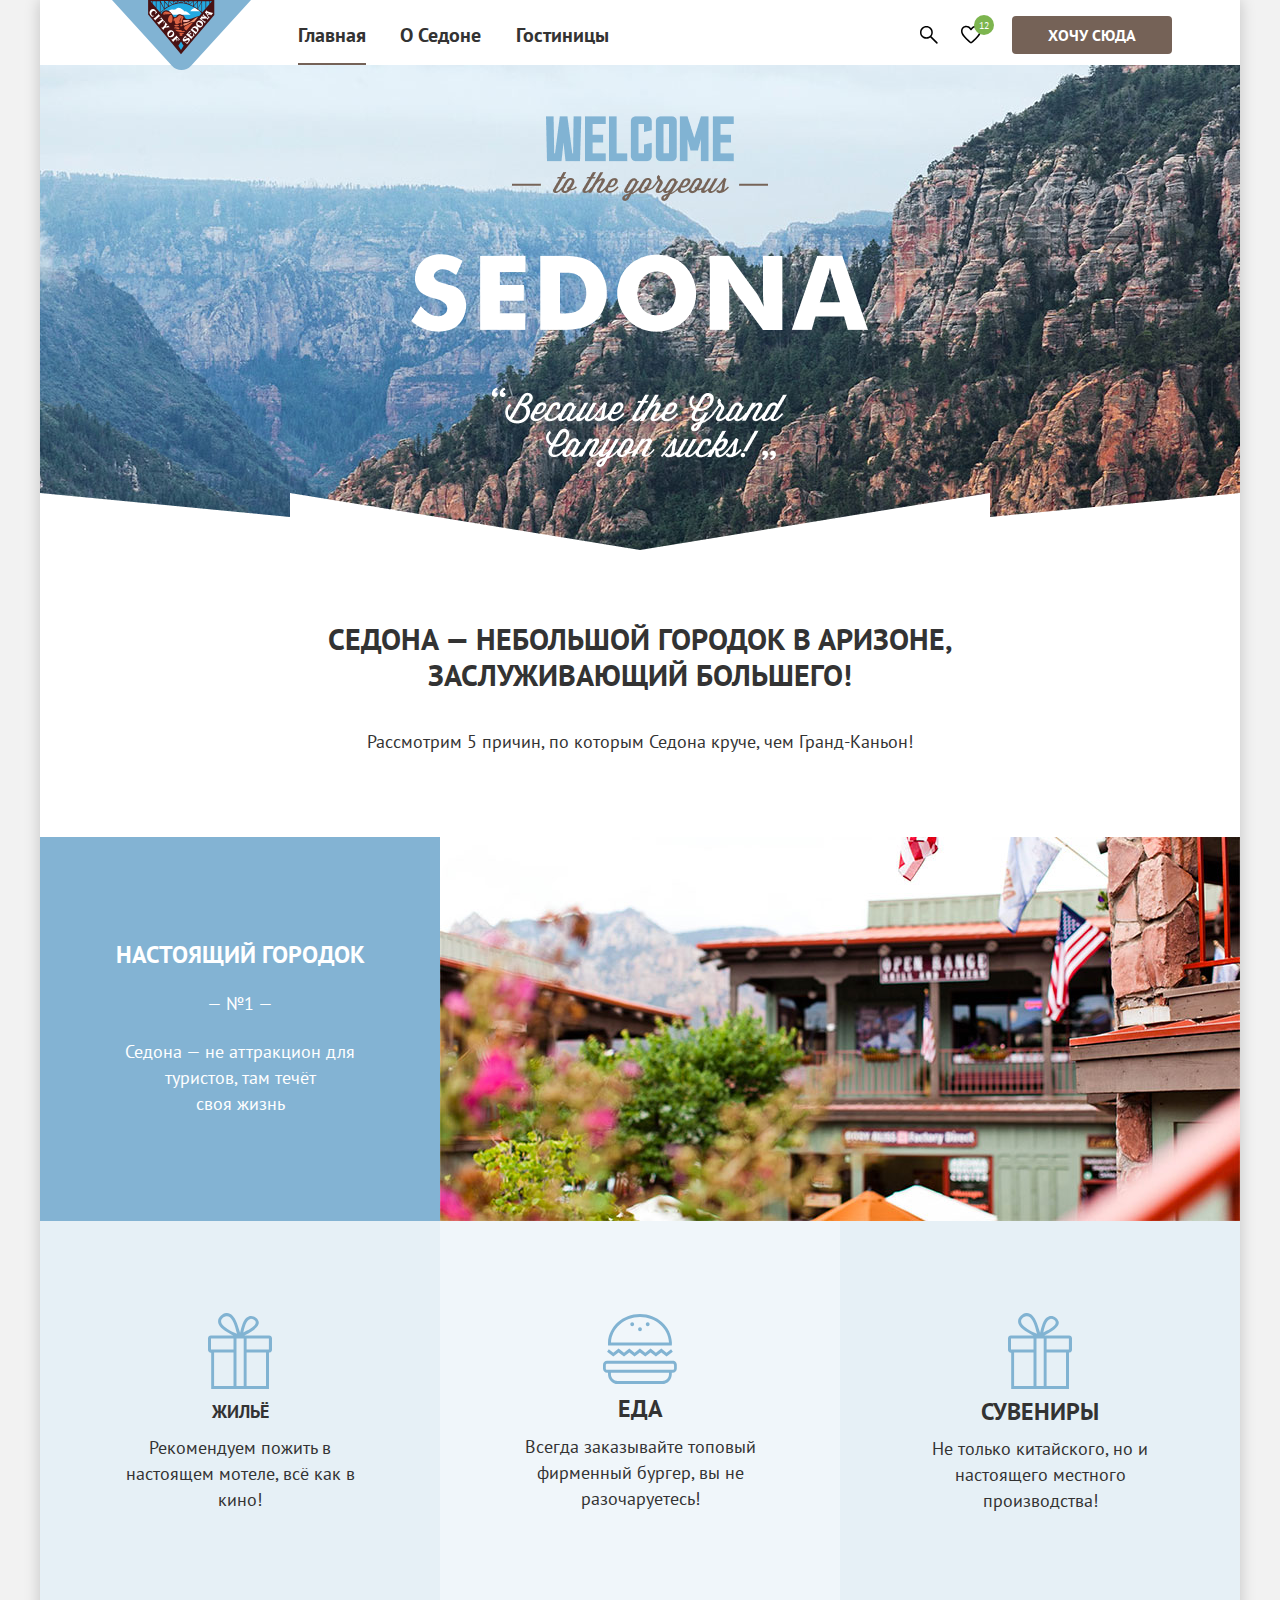
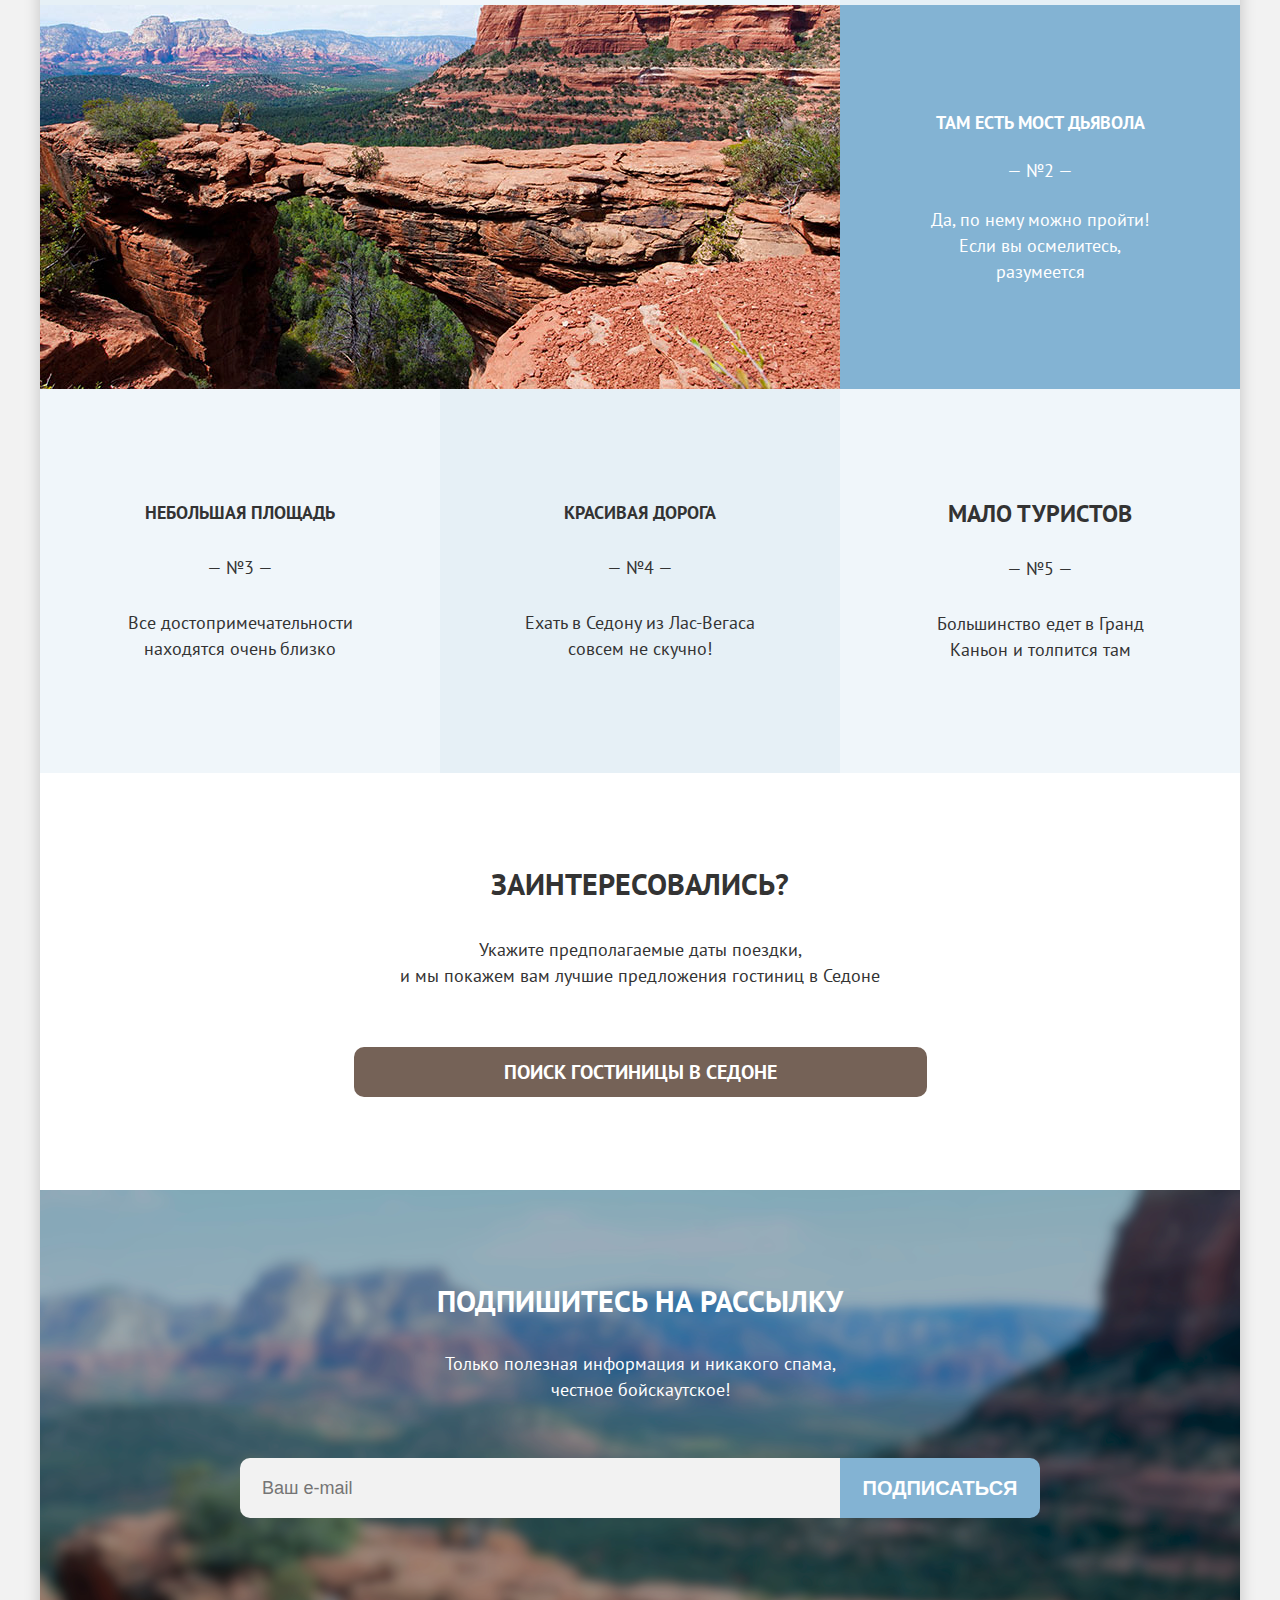
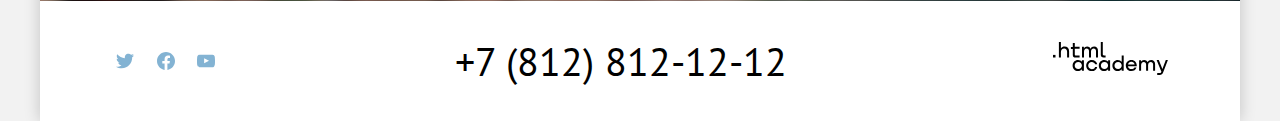
==== commit 83adb076: "grid" ====
--- a/index.html
+++ b/index.html
@@ -9,7 +9,7 @@
 </head>
 <body class="page__body">
     <header class="page-header page__header">
-        <a class="logo logo-header" href="#">
+        <a class="logo logo-header" href="/">
           <img src="/img/logo.svg" alt" width="139" height="70">
         </a>
         <nav class="page-nav">
@@ -50,7 +50,7 @@
             <h2 class="visually-hidden">Что такое Сидона</h2>
             <h3 class="headline headline_size-m headline_promo">Седона — небольшой городок в Аризоне,
                 заслуживающий большего!</h3>
-            <p class="text text_size-m">Рассмотрим 5 причин, по которым Седона круче, чем Гранд-Каньон!</p>
+            <p class="text text_size-m promo-description">Рассмотрим 5 причин, по которым Седона круче, чем Гранд-Каньон!</p>
         </section>
         <section class="advantages">
             <h2 class="visually-hidden">Преимущества</h2>
--- a/css/style.css
+++ b/css/style.css
@@ -8,7 +8,8 @@
 /*** Скрываем элементы ***/
 @import url(/css/_blocks/visually-hidden.css);
 
-
+/*** Кнопки  ***/
+@import url(/css/_blocks/button.css);
 
 /*** Cтраница ***/
 @import url(/css/_blocks/page.css);
@@ -49,8 +50,7 @@
 /*** Рассылка  ***/
 @import url(/css/_blocks/newsletter.css);
 
-/*** Кнопки  ***/
-@import url(/css/_blocks/button.css);
+
 
 /*** Footer  ***/
 @import url(/css/_blocks/footer.css);
